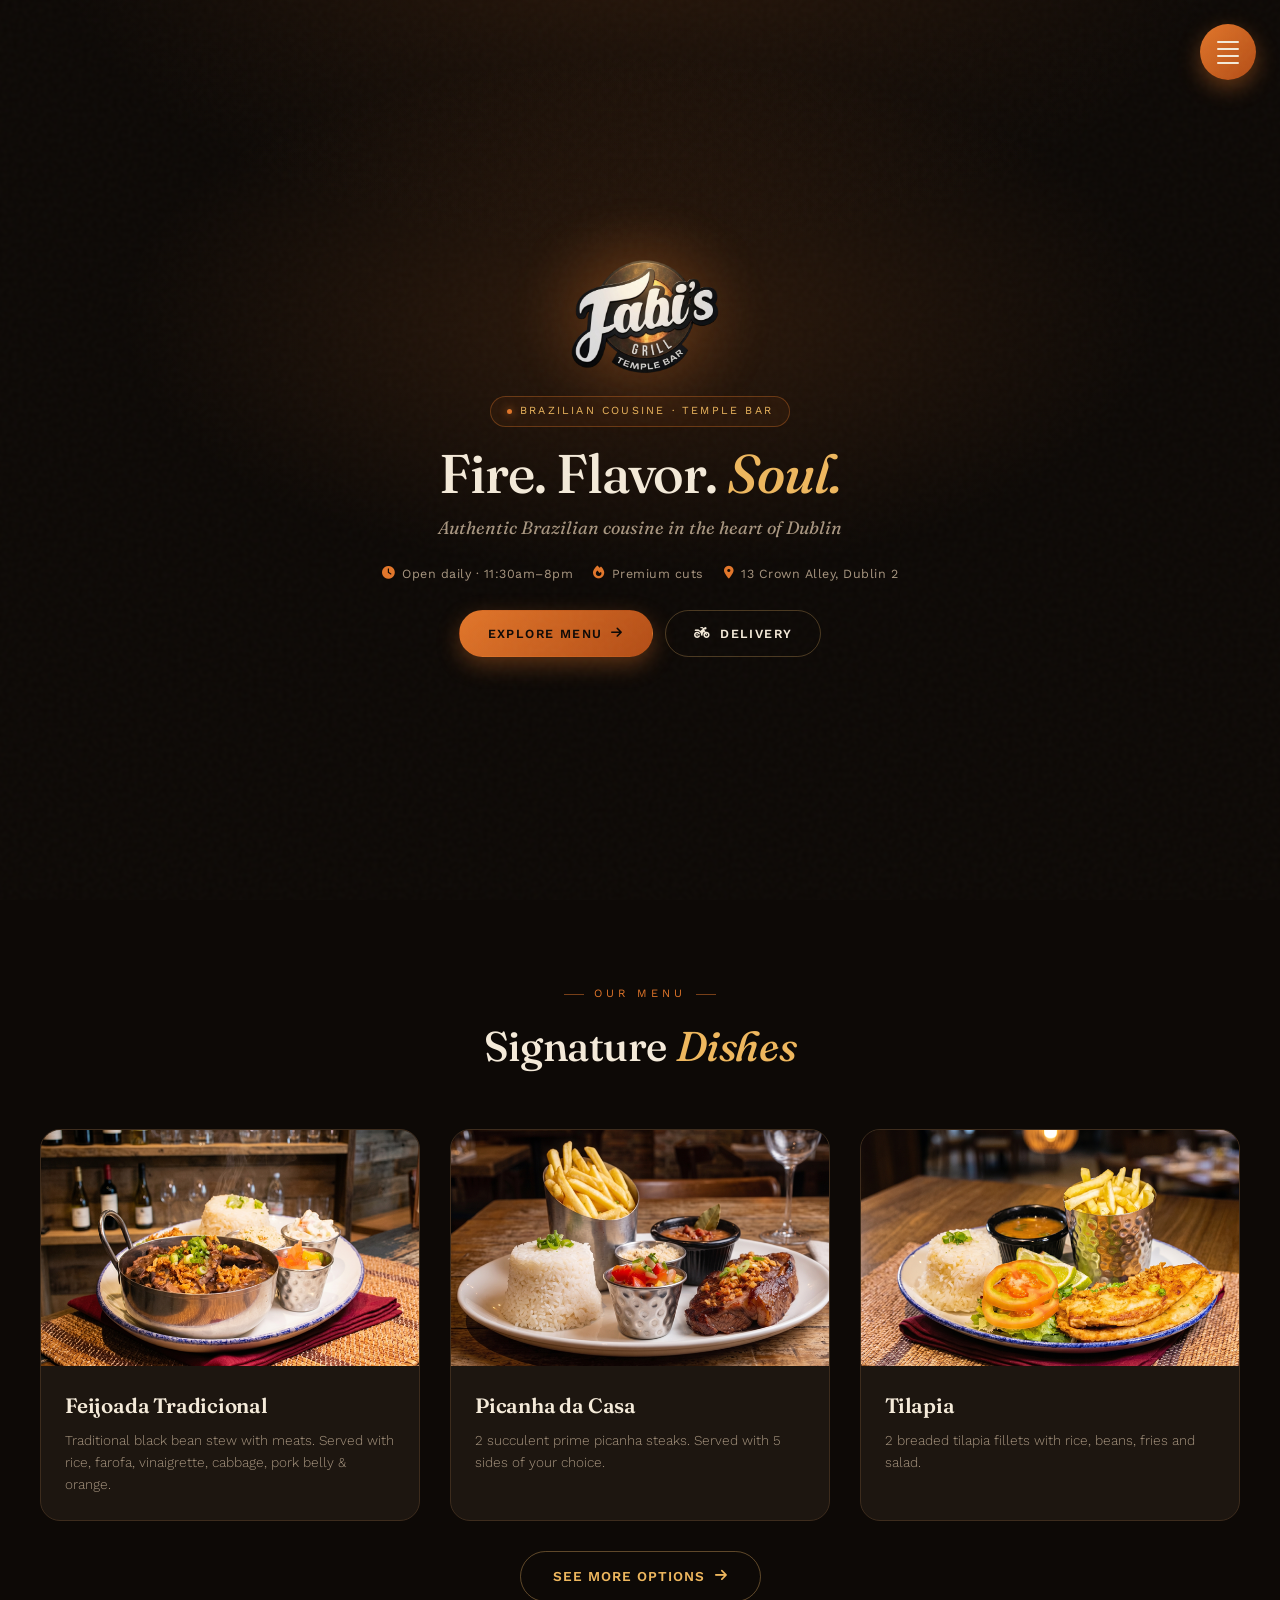
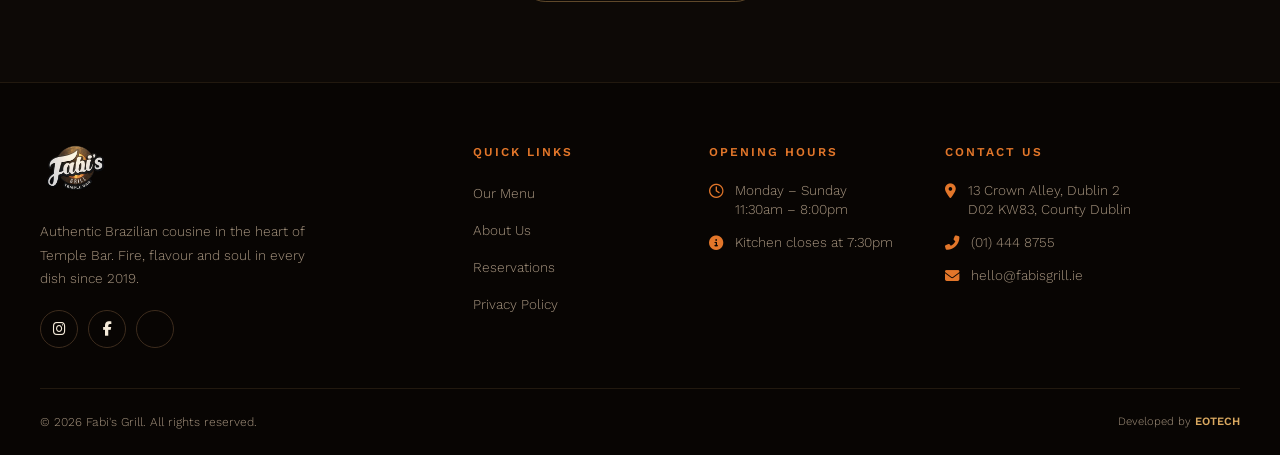
==== menu.html @ 0fafabe7 "Create menu.html" ====
<!DOCTYPE html>
<html lang="en">
<head>
<meta charset="UTF-8">
<meta name="viewport" content="width=device-width, initial-scale=1.0, viewport-fit=cover">
<title>Fabi's Grill · Brazilian Cousine &amp; Grill · Temple Bar, Dublin</title>
<meta name="description" content="Fabi's Grill — Authentic Brazilian cousine in the heart of Temple Bar, Dublin.">

<link rel="icon" href="data:image/svg+xml,<svg xmlns='http://www.w3.org/2000/svg' viewBox='0 0 100 100'><text y='.9em' font-size='90'>🔥</text></svg>">
<link rel="preconnect" href="https://fonts.googleapis.com">
<link rel="preconnect" href="https://fonts.gstatic.com" crossorigin>
<link href="https://fonts.googleapis.com/css2?family=Fraunces:ital,opsz,wght@0,9..144,400;0,9..144,500;0,9..144,600;0,9..144,700;1,9..144,500;1,9..144,600&family=Work+Sans:wght@300;400;500;600;700&display=swap" rel="stylesheet">
<link rel="stylesheet" href="https://cdnjs.cloudflare.com/ajax/libs/font-awesome/6.4.0/css/all.min.css">

<style>
/* [MANTENHA TODO O CSS ORIGINAL AQUI] */
:root {
    --char: #0d0906; --char-2: #14100b; --panel: #1d1610; --panel-2: #261c14;
    --line: #3d2c1d; --line-soft: rgba(217,168,96,0.12); --ember: #e2762a;
    --ember-deep: #b34d16; --gold: #d9a860; --gold-bright: #eeb75e;
    --cream: #f4ead9; --muted: #a89680;
    --font-display: 'Fraunces', Georgia, serif; --font-body: 'Work Sans', -apple-system, sans-serif;
    --ease: cubic-bezier(0.16, 1, 0.3, 1); --transition: all 0.4s var(--ease);
}
* { margin: 0; padding: 0; box-sizing: border-box; -webkit-tap-highlight-color: transparent; }
html { scroll-behavior: smooth; }
body {
    background: var(--char);
    background-image: radial-gradient(ellipse 1000px 600px at 50% -5%, rgba(226,118,42,0.14), transparent 60%), radial-gradient(ellipse 800px 500px at 90% 100%, rgba(217,168,96,0.06), transparent 60%);
    font-family: var(--font-body); color: var(--cream); overflow-x: hidden; line-height: 1.55;
    -webkit-font-smoothing: antialiased; touch-action: pan-x pan-y; display: flex; flex-direction: column; min-height: 100vh;
}
body::before {
    content: ''; position: fixed; inset: 0; pointer-events: none; opacity: 0.03; z-index: 9999;
    background-image: url("data:image/svg+xml,%3Csvg viewBox='0 0 200 200' xmlns='http://www.w3.org/2000/svg'%3E%3Cfilter id='n'%3E%3CfeTurbulence type='fractalNoise' baseFrequency='0.9'/%3E%3C/filter%3E%3Crect width='100%25' height='100%25' filter='url(%23n)'/%3E%3C/svg%3E");
}
h1, h2, h3, h4 { font-family: var(--font-display); font-weight: 500; letter-spacing: -0.01em; }
::selection { background: var(--ember); color: var(--char); }
::-webkit-scrollbar { width: 10px; height: 4px; }
::-webkit-scrollbar-track { background: var(--char-2); }
::-webkit-scrollbar-thumb { background: var(--line); border-radius: 10px; }
::-webkit-scrollbar-thumb:hover { background: var(--ember); }

/* BOTÃO MENU */
.menu-toggle-btn {
    position: fixed; top: 24px; right: 24px; width: 56px; height: 56px;
    background: linear-gradient(135deg, var(--ember), var(--ember-deep));
    border-radius: 50%; border: none; cursor: pointer; z-index: 1000;
    display: flex; flex-direction: column; align-items: center; justify-content: center;
    gap: 5px; box-shadow: 0 8px 22px rgba(226,118,42,0.4); transition: transform 0.3s var(--ease), box-shadow 0.3s;
}
.menu-toggle-btn:hover { transform: translateY(-3px); box-shadow: 0 14px 32px rgba(226,118,42,0.6); filter: brightness(1.08); }
.menu-toggle-btn span { display: block; width: 22px; height: 2px; background-color: var(--cream); border-radius: 2px; }

/* SIDEBAR, HERO E EFEITOS */
.sidebar-overlay { position: fixed; inset: 0; background: rgba(0, 0, 0, 0.6); backdrop-filter: blur(4px); z-index: 1001; opacity: 0; visibility: hidden; transition: var(--transition); }
.sidebar-overlay.active { opacity: 1; visibility: visible; }
.sidebar-menu { position: fixed; top: 0; right: -100%; width: 100%; max-width: 400px; height: 100dvh; background: var(--char); z-index: 1002; display: flex; flex-direction: column; transition: right 0.4s var(--ease); border-left: 1px solid var(--line); box-shadow: -10px 0 30px rgba(0,0,0,0.5); }
.sidebar-menu.active { right: 0; }
.sidebar-header { display: flex; justify-content: space-between; align-items: center; padding: 30px; border-bottom: 1px solid var(--line-soft); }
.sidebar-header img { max-height: 40px; width: auto; display: block; }
.close-sidebar { background: transparent; border: none; color: var(--muted); font-size: 1.5rem; cursor: pointer; transition: color 0.3s; }
.close-sidebar:hover { color: var(--cream); }
.sidebar-links { list-style: none; padding: 20px 0; flex: 1; overflow-y: auto; }
.sidebar-links li { padding: 0 30px; }
.sidebar-links a { display: flex; align-items: center; gap: 15px; padding: 18px 0; text-decoration: none; color: var(--cream); font-family: var(--font-display); font-size: 1.4rem; font-weight: 500; border-bottom: 1px solid rgba(61, 44, 29, 0.4); transition: var(--transition); }
.sidebar-links a:hover { color: var(--gold-bright); padding-left: 10px; }
.sidebar-links a i { color: var(--ember); font-size: 1rem; width: 24px; text-align: center; }
.sidebar-footer { padding: 30px; border-top: 1px solid var(--line-soft); background: var(--char-2); }
.sidebar-footer p { color: var(--muted); font-size: 0.8rem; margin-bottom: 15px; line-height: 1.5; }
.sidebar-socials { display: flex; gap: 15px; }
.sidebar-socials a { color: var(--cream); font-size: 1.1rem; transition: color 0.3s; }
.sidebar-socials a:hover { color: var(--ember); }

.hero { position: relative; display: flex; align-items: center; justify-content: center; text-align: center; padding: 50px 30px 40px; flex: 1; min-height: 100vh; overflow: hidden; }
.hero::before { content: ''; position: absolute; inset: 0; background: radial-gradient(ellipse 800px 400px at 50% 35%, rgba(226,118,42,0.15), transparent 65%), linear-gradient(180deg, transparent 0%, var(--char) 100%); z-index: 1; }
.hero-embers { position: absolute; inset: 0; z-index: 0; overflow: hidden; pointer-events: none; }
.hero-embers span { position: absolute; bottom: -20px; border-radius: 50%; background: radial-gradient(circle at 30% 30%, #fff, var(--gold-bright) 40%, var(--ember) 80%); box-shadow: 0 0 6px #fff, 0 0 12px var(--gold-bright), 0 0 24px var(--ember), 0 0 50px rgba(226,118,42,0.4); animation: riseFire linear infinite; opacity: 0; }
@keyframes riseFire { 0% { transform: translateY(0) translateX(0) scale(0.3); opacity: 0; } 15% { opacity: 1; transform: translateY(-20vh) translateX(15px) scale(1); } 50% { transform: translateY(-55vh) translateX(-20px) scale(0.8); opacity: 0.9; } 80% { transform: translateY(-85vh) translateX(10px) scale(0.5); opacity: 0.5; } 100% { transform: translateY(-110vh) translateX(-5px) scale(0); opacity: 0; } }
.hero-embers span:nth-child(1) { left: 10%; width: 2px; height: 2px; animation-duration: 3.5s; animation-delay: 0s; } .hero-embers span:nth-child(2) { left: 25%; width: 2px; height: 2px; animation-duration: 4.2s; animation-delay: 1s; } .hero-embers span:nth-child(3) { left: 40%; width: 3px; height: 3px; animation-duration: 3.8s; animation-delay: 2.5s; } .hero-embers span:nth-child(4) { left: 55%; width: 2px; height: 2px; animation-duration: 4.5s; animation-delay: 0.5s; } .hero-embers span:nth-child(5) { left: 70%; width: 2px; height: 2px; animation-duration: 3.2s; animation-delay: 3s; } .hero-embers span:nth-child(6) { left: 85%; width: 3px; height: 3px; animation-duration: 4.8s; animation-delay: 1.5s; } .hero-embers span:nth-child(7) { left: 15%; width: 2px; height: 2px; animation-duration: 5s; animation-delay: 4s; } .hero-embers span:nth-child(8) { left: 65%; width: 2px; height: 2px; animation-duration: 3.5s; animation-delay: 2s; } .hero-embers span:nth-child(9) { left: 35%; width: 3px; height: 3px; animation-duration: 4.2s; animation-delay: 0.8s; } .hero-embers span:nth-child(10) { left: 90%; width: 2px; height: 2px; animation-duration: 3.8s; animation-delay: 3.5s; } .hero-embers span:nth-child(11) { left: 5%; width: 4px; height: 4px; animation-duration: 5.5s; animation-delay: 1.2s; } .hero-embers span:nth-child(12) { left: 20%; width: 5px; height: 5px; animation-duration: 6.5s; animation-delay: 4.5s; } .hero-embers span:nth-child(13) { left: 45%; width: 4px; height: 4px; animation-duration: 5.8s; animation-delay: 2.8s; } .hero-embers span:nth-child(14) { left: 60%; width: 5px; height: 5px; animation-duration: 6s; animation-delay: 0.2s; } .hero-embers span:nth-child(15) { left: 75%; width: 4px; height: 4px; animation-duration: 5.2s; animation-delay: 3.2s; } .hero-embers span:nth-child(16) { left: 95%; width: 5px; height: 5px; animation-duration: 6.8s; animation-delay: 1.8s; } .hero-embers span:nth-child(17) { left: 50%; width: 4px; height: 4px; animation-duration: 5.5s; animation-delay: 5s; } .hero-embers span:nth-child(18) { left: 30%; width: 5px; height: 5px; animation-duration: 6.2s; animation-delay: 2.2s; } .hero-embers span:nth-child(19) { left: 12%; width: 7px; height: 7px; animation-duration: 8s; animation-delay: 0.4s; } .hero-embers span:nth-child(20) { left: 82%; width: 8px; height: 8px; animation-duration: 9s; animation-delay: 2.5s; } .hero-embers span:nth-child(21) { left: 48%; width: 6px; height: 6px; animation-duration: 7.5s; animation-delay: 4.8s; } .hero-embers span:nth-child(22) { left: 72%; width: 7px; height: 7px; animation-duration: 8.5s; animation-delay: 1.5s; }

.hero-content { position: relative; z-index: 3; max-width: 850px; }
.hero-logo-wrap { position: relative; width: 170px; max-width: 55%; margin: 0 auto 16px; }
.hero-logo-wrap::before { content: ""; position: absolute; inset: -25%; background: radial-gradient(circle, rgba(226,118,42,0.45) 0%, rgba(226,118,42,0.12) 42%, transparent 72%); filter: blur(14px); border-radius: 50%; animation: embers-glow 5s ease-in-out infinite; z-index: 0; }
@keyframes embers-glow { 0%, 100% { opacity: 0.5; transform: scale(0.95); } 50% { opacity: 0.9; transform: scale(1.06); } }
.hero-logo { position: relative; z-index: 1; width: 100%; height: auto; border-radius: 16px; display: block; animation: logo-breathe 5s ease-in-out infinite; }
@keyframes logo-breathe { 0%, 100% { filter: drop-shadow(0 0 10px rgba(226,118,42,0.3)); } 50% { filter: drop-shadow(0 0 22px rgba(226,118,42,0.6)); } }
.hero-badge { display: inline-flex; align-items: center; gap: 8px; padding: 6px 16px; border: 1px solid rgba(226,118,42,0.35); border-radius: 40px; font-size: 0.68rem; letter-spacing: 2.2px; text-transform: uppercase; color: var(--gold-bright); margin-bottom: 18px; background: rgba(226,118,42,0.06); backdrop-filter: blur(10px); animation: fadeInDown 0.9s var(--ease) both; }
.hero-badge .dot { width: 5px; height: 5px; border-radius: 50%; background: var(--ember); animation: pulse 2s infinite; box-shadow: 0 0 8px var(--ember); }
@keyframes pulse { 0%, 100% { opacity: 1; transform: scale(1); } 50% { opacity: 0.5; transform: scale(1.4); } }
.hero h1 { font-size: clamp(2rem, 5vw, 3.4rem); font-weight: 500; line-height: 1.05; margin-bottom: 12px; letter-spacing: -0.02em; animation: fadeInUp 1.1s var(--ease) 0.2s both; }
.hero h1 em { color: var(--gold-bright); font-style: italic; font-weight: 500; }
.hero-sub { font-family: var(--font-display); font-style: italic; font-size: clamp(1rem, 1.4vw, 1.15rem); color: var(--muted); margin-bottom: 22px; font-weight: 400; animation: fadeInUp 1.1s var(--ease) 0.35s both; }
.hero-meta { display: flex; gap: 20px; justify-content: center; flex-wrap: wrap; margin-bottom: 26px; animation: fadeInUp 1.1s var(--ease) 0.5s both; }
.hero-meta-item { display: inline-flex; align-items: center; gap: 7px; font-size: 0.78rem; color: var(--muted); letter-spacing: 0.5px; }
.hero-meta-item i { color: var(--ember); font-size: 0.8rem; }
.hero-actions { display: flex; gap: 12px; justify-content: center; flex-wrap: wrap; animation: fadeInUp 1.1s var(--ease) 0.65s both; }
.btn-primary, .btn-ghost { padding: 13px 28px; border-radius: 40px; font-size: 0.78rem; font-weight: 600; letter-spacing: 1.4px; text-transform: uppercase; text-decoration: none; cursor: pointer; transition: var(--transition); border: 1px solid transparent; display: inline-flex; align-items: center; gap: 9px; font-family: var(--font-body); }
.btn-primary { background: linear-gradient(135deg, var(--ember), var(--ember-deep)); color: var(--char); box-shadow: 0 8px 22px rgba(226,118,42,0.35); }
.btn-primary:hover { transform: translateY(-3px); box-shadow: 0 14px 32px rgba(226,118,42,0.5); filter: brightness(1.08); }
.btn-ghost { background: transparent; color: var(--cream); border-color: rgba(217,168,96,0.3); }
.btn-ghost:hover { border-color: var(--ember); color: var(--gold-bright); transform: translateY(-3px); }
@keyframes fadeInUp { from { opacity: 0; transform: translateY(30px); } to { opacity: 1; transform: translateY(0); } }
@keyframes fadeInDown { from { opacity: 0; transform: translateY(-20px); } to { opacity: 1; transform: translateY(0); } }

/* MENU */
.menu-section-wrapper { max-width: 1300px; margin: 0 auto; padding: 80px 40px; width: 100%; }
.menu-section-title { text-align: center; margin-bottom: 50px; }
.menu-section-title .eyebrow { display: inline-block; color: var(--ember); font-size: 0.7rem; letter-spacing: 4px; text-transform: uppercase; margin-bottom: 12px; position: relative; padding: 0 30px; }
.menu-section-title .eyebrow::before, .menu-section-title .eyebrow::after { content: ''; position: absolute; top: 50%; width: 20px; height: 1px; background: var(--ember); opacity: 0.5; }
.menu-section-title .eyebrow::before { left: 0; } .menu-section-title .eyebrow::after { right: 0; }
.menu-section-title h2 { font-size: clamp(1.8rem, 3.5vw, 2.6rem); font-weight: 500; margin-bottom: 12px; }
.menu-section-title h2 em { color: var(--gold-bright); font-style: italic; }
.dishes-grid { display: grid; grid-template-columns: repeat(auto-fit, minmax(320px, 1fr)); gap: 30px; margin-bottom: 30px; }
.dish-card { background: var(--panel); border-radius: 20px; overflow: hidden; border: 1px solid var(--line); transition: var(--transition); display: flex; flex-direction: column; }
.dish-card:hover { transform: translateY(-6px); border-color: rgba(226,118,42,0.35); box-shadow: 0 20px 40px rgba(0,0,0,0.5); background: var(--panel-2); }
.dish-image-container { position: relative; aspect-ratio: 16 / 10; overflow: hidden; background: var(--panel-2); }
.dish-image-container img { width: 100%; height: 100%; object-fit: cover; transition: transform 0.7s var(--ease); cursor: pointer; }
.dish-card:hover .dish-image-container img { transform: scale(1.06); }
.dish-info { padding: 24px; display: flex; flex-direction: column; flex: 1; }
.dish-name { font-family: var(--font-display); font-size: 1.3rem; font-weight: 600; color: var(--cream); margin-bottom: 8px; }
.dish-desc { font-size: 0.85rem; color: var(--muted); line-height: 1.6; flex: 1; font-weight: 300; }

/* BOTÃO VER MAIS (Agora é um link estilizado) */
.see-more-container { text-align: center; margin-top: 20px; }
.btn-see-more {
    background: transparent; color: var(--gold-bright); border: 1px solid rgba(217,168,96,0.4);
    padding: 14px 32px; border-radius: 40px; font-size: 0.85rem; font-weight: 600;
    letter-spacing: 1px; text-transform: uppercase; cursor: pointer; transition: var(--transition);
    display: inline-flex; align-items: center; gap: 10px; font-family: var(--font-body); text-decoration: none;
}
.btn-see-more:hover { background: rgba(226,118,42,0.1); border-color: var(--ember); color: var(--cream); }

/* LIGHTBOX */
.lightbox { display: none; position: fixed; inset: 0; background: rgba(0,0,0,0.96); backdrop-filter: blur(8px); z-index: 2000; justify-content: center; align-items: center; flex-direction: column; padding: 20px; }
.lightbox.active { display: flex; animation: fadeIn 0.3s ease; }
.lightbox-img { max-width: 90%; max-height: 80vh; object-fit: contain; border-radius: 16px; box-shadow: 0 30px 80px rgba(0,0,0,0.7); }
.close-lightbox { position: absolute; top: 22px; right: 22px; width: 44px; height: 44px; font-size: 1.2rem; color: var(--cream); cursor: pointer; background: rgba(226,118,42,0.15); border: 1px solid var(--ember); border-radius: 50%; display: flex; align-items: center; justify-content: center; transition: var(--transition); }
.close-lightbox:hover { background: var(--ember); color: var(--char); transform: rotate(90deg); }

/* FOOTER */
footer { background: #080503; padding: 60px 40px 24px; border-top: 1px solid var(--line-soft); position: relative; z-index: 10; }
.footer-grid { max-width: 1300px; margin: 0 auto; display: grid; grid-template-columns: 2fr 1fr 1fr 1.5fr; gap: 40px; margin-bottom: 40px; }
.footer-col h4 { font-family: var(--font-body); font-size: 0.75rem; letter-spacing: 2px; text-transform: uppercase; color: var(--ember); margin-bottom: 20px; font-weight: 600; }
.footer-brand .logo { display: inline-block; margin-bottom: 20px; text-decoration: none; }
.footer-brand .logo img { max-height: 50px; width: auto; display: block; }
.footer-brand p { color: var(--muted); font-size: 0.85rem; font-weight: 300; line-height: 1.7; margin-bottom: 20px; max-width: 280px; }
.social-links { display: flex; gap: 10px; }
.social-links a { width: 38px; height: 38px; border-radius: 50%; border: 1px solid var(--line); display: flex; align-items: center; justify-content: center; color: var(--cream); text-decoration: none; font-size: 0.9rem; transition: var(--transition); }
.social-links a:hover { background: var(--ember); border-color: var(--ember); color: var(--char); transform: translateY(-3px); }
.footer-links { list-style: none; } .footer-links li { margin-bottom: 12px; }
.footer-links a { color: var(--muted); text-decoration: none; font-size: 0.85rem; font-weight: 300; transition: var(--transition); }
.footer-links a:hover { color: var(--gold-bright); padding-left: 4px; }
.footer-contact { list-style: none; } .footer-contact li { display: flex; gap: 12px; margin-bottom: 14px; color: var(--muted); font-size: 0.85rem; font-weight: 300; line-height: 1.4; }
.footer-contact i { color: var(--ember); font-size: 0.9rem; margin-top: 3px; flex-shrink: 0; }
.footer-bottom { max-width: 1300px; margin: 0 auto; padding-top: 24px; border-top: 1px solid var(--line-soft); display: flex; justify-content: space-between; align-items: center; flex-wrap: wrap; gap: 16px; font-size: 0.75rem; color: var(--muted); font-weight: 300; }
.developer-credit { display: flex; align-items: center; gap: 8px; font-size: 0.7rem; color: var(--muted); }
.developer-credit strong { color: var(--gold); font-weight: 600; }

/* MODAIS */
.delivery-modal { display: none; position: fixed; inset: 0; background: rgba(0,0,0,0.85); backdrop-filter: blur(8px); z-index: 2000; align-items: center; justify-content: center; padding: 20px; opacity: 0; transition: opacity 0.3s ease; }
.delivery-modal.active { display: flex; opacity: 1; }
.delivery-box { background: linear-gradient(180deg, var(--panel) 0%, var(--char-2) 100%); border-radius: 24px; padding: 40px 32px; max-width: 420px; width: 100%; border: 1px solid var(--line); box-shadow: 0 30px 80px rgba(0,0,0,0.8); text-align: center; transform: translateY(20px); transition: transform 0.4s var(--ease); }
.delivery-modal.active .delivery-box { transform: translateY(0); }
.delivery-box h2 { font-family: var(--font-display); font-size: 1.8rem; color: var(--cream); margin-bottom: 8px; }
.delivery-box p { color: var(--muted); font-size: 0.9rem; margin-bottom: 28px; font-weight: 300; }
.delivery-options { display: flex; flex-direction: column; gap: 12px; margin-bottom: 24px; }
.delivery-option { display: flex; align-items: center; justify-content: center; gap: 12px; padding: 16px 22px; border-radius: 14px; text-decoration: none; font-weight: 700; font-size: 1rem; transition: var(--transition); border: 1px solid transparent; }
.delivery-option i { font-size: 1.2rem; }
.delivery-option.deliveroo { background: rgba(0, 204, 188, 0.1); color: #00CCBC; border-color: rgba(0, 204, 188, 0.3); }
.delivery-option.deliveroo:hover { background: #00CCBC; color: var(--char); transform: translateY(-3px); box-shadow: 0 10px 25px rgba(0, 204, 188, 0.4); }
.delivery-option.ubereats { background: rgba(6, 193, 103, 0.1); color: #06C167; border-color: rgba(6, 193, 103, 0.3); }
.delivery-option.ubereats:hover { background: #06C167; color: #fff; transform: translateY(-3px); box-shadow: 0 10px 25px rgba(6, 193, 103, 0.4); }
.close-delivery { background: transparent; border: none; color: var(--muted); font-size: 0.85rem; font-weight: 500; cursor: pointer; padding: 8px; transition: color 0.2s; }
.close-delivery:hover { color: var(--cream); }

@media (max-width: 992px) { .footer-grid { grid-template-columns: 1fr 1fr; } .dishes-grid { grid-template-columns: repeat(auto-fit, minmax(280px, 1fr)); } }
@media (max-width: 768px) {
    .menu-toggle-btn { top: 16px; right: 16px; width: 50px; height: 50px; } .menu-toggle-btn span { width: 20px; }
    .hero { padding: 40px 20px 30px; } .hero-logo-wrap { width: 140px; }
    .hero-actions { flex-direction: column; align-items: center; } .btn-primary, .btn-ghost { width: 100%; max-width: 280px; justify-content: center; }
    .hero-meta { gap: 12px; } .hero-meta-item { font-size: 0.72rem; }
    .menu-section-wrapper { padding: 50px 20px; } .dishes-grid { grid-template-columns: 1fr; }
    .footer-grid { grid-template-columns: 1fr; text-align: center; gap: 36px; } .footer-brand p { margin: 0 auto 20px; }
    .social-links { justify-content: center; } .footer-contact li { justify-content: center; text-align: left; }
    .footer-bottom { flex-direction: column; text-align: center; } .delivery-box { padding: 32px 24px; }
}
@media (prefers-reduced-motion: reduce) { *, *::before, *::after { animation-duration: 0.001ms !important; animation-iteration-count: 1 !important; transition-duration: 0.001ms !important; } .hero-embers { display: none; } }
:focus-visible { outline: 2px solid var(--ember); outline-offset: 3px; border-radius: 4px; }
</style>
</head>
<body>

<!-- BOTÃO FLUTUANTE -->
<button class="menu-toggle-btn" id="openMenu" aria-label="Open menu">
    <span></span><span></span><span></span><span></span>
</button>

<!-- SIDEBAR MENU LATERAL -->
<div class="sidebar-overlay" id="sidebarOverlay"></div>
<nav class="sidebar-menu" id="sidebarMenu">
    <div class="sidebar-header">
        <a href="index.html" style="text-decoration: none;"><img src="logo-fabis.png" alt="Fabi's Grill"></a>
        <button class="close-sidebar" id="closeMenu" aria-label="Close menu">&times;</button>
    </div>
    <ul class="sidebar-links">
        <li><a href="#" onclick="openBookingModal(); closeSidebar();"><i class="far fa-calendar-alt"></i> Book a Table</a></li>
        <li><a href="#" onclick="openDeliveryModal(); closeSidebar();"><i class="fas fa-motorcycle"></i> Order Delivery</a></li>
        <li><a href="menu.html"><i class="fas fa-utensils"></i> Our Menu</a></li>
        <li><a href="#"><i class="fas fa-info-circle"></i> About Us</a></li>
        <li><a href="#contact" onclick="closeSidebar();"><i class="fas fa-map-marker-alt"></i> Find Us</a></li>
    </ul>
    <div class="sidebar-footer">
        <p><i class="fas fa-phone-alt"></i> (01) 444 8755<br><i class="fas fa-map-marker-alt"></i> 13 Crown Alley, Dublin 2</p>
        <div class="sidebar-socials">
            <a href="https://www.instagram.com/fabisgrilltemplebar" target="_blank" rel="noopener noreferrer"><i class="fab fa-instagram"></i></a>
            <a href="https://www.facebook.com/search/top?q=fabisgrill%20temple%20bar" target="_blank" rel="noopener noreferrer"><i class="fab fa-facebook-f"></i></a>
            <a href="#"><i class="fab fa-tripadvisor"></i></a>
        </div>
    </div>
</nav>

<!-- HERO -->
<section class="hero">
    <div class="hero-embers" aria-hidden="true">
        <span></span><span></span><span></span><span></span><span></span><span></span><span></span><span></span><span></span><span></span><span></span><span></span><span></span><span></span><span></span><span></span><span></span><span></span><span></span><span></span><span></span><span></span>
    </div>
    <div class="hero-content">
        <div class="hero-logo-wrap"><img class="hero-logo" src="logo-fabis.png" alt="Fabi's Grill logo" width="340" height="340" fetchpriority="high"></div>
        <div class="hero-badge"><span class="dot"></span> Brazilian Cousine · Temple Bar</div>
        <h1>Fire. Flavor. <em>Soul.</em></h1>
        <p class="hero-sub">Authentic Brazilian cousine in the heart of Dublin</p>
        <div class="hero-meta">
            <span class="hero-meta-item"><i class="fas fa-clock"></i> Open daily · 11:30am–8pm</span>
            <span class="hero-meta-item"><i class="fas fa-fire"></i> Premium cuts</span>
            <span class="hero-meta-item"><i class="fas fa-map-marker-alt"></i> 13 Crown Alley, Dublin 2</span>
        </div>
        <div class="hero-actions">
            <a href="#menu" class="btn-primary">Explore Menu <i class="fas fa-arrow-right"></i></a>
            <button class="btn-ghost" onclick="openDeliveryModal()"><i class="fas fa-motorcycle"></i> Delivery</button>
        </div>
    </div>
</section>

<!-- ============ SEÇÃO EXPLORAR MENU (3 PRATOS) ============ -->
<section class="menu-section-wrapper" id="menu">
    <div class="menu-section-title">
        <span class="eyebrow">Our Menu</span>
        <h2>Signature <em>Dishes</em></h2>
    </div>

    <div class="dishes-grid">
        <div class="dish-card">
            <div class="dish-image-container"><img src="main-feijoada.jpg" alt="Feijoada Tradicional" onclick="openLightbox(this.src)" onerror="this.src='logo-fabis.png'"></div>
            <div class="dish-info"><h3 class="dish-name">Feijoada Tradicional</h3><p class="dish-desc">Traditional black bean stew with meats. Served with rice, farofa, vinaigrette, cabbage, pork belly & orange.</p></div>
        </div>
        <div class="dish-card">
            <div class="dish-image-container"><img src="main-picanha-casa.jpg" alt="Picanha da Casa" onclick="openLightbox(this.src)" onerror="this.src='logo-fabis.png'"></div>
            <div class="dish-info"><h3 class="dish-name">Picanha da Casa</h3><p class="dish-desc">2 succulent prime picanha steaks. Served with 5 sides of your choice.</p></div>
        </div>
        <div class="dish-card">
            <div class="dish-image-container"><img src="main-tilapia.jpg" alt="Tilapia" onclick="openLightbox(this.src)" onerror="this.src='logo-fabis.png'"></div>
            <div class="dish-info"><h3 class="dish-name">Tilapia</h3><p class="dish-desc">2 breaded tilapia fillets with rice, beans, fries and salad.</p></div>
        </div>
    </div>

    <!-- BOTÃO QUE LEVA PARA A OUTRA PÁGINA -->
    <div class="see-more-container">
        <a href="menu.html" class="btn-see-more">
            See more options <i class="fas fa-arrow-right"></i>
        </a>
    </div>
</section>

<!-- LIGHTBOX -->
<div id="lightbox" class="lightbox" onclick="closeLightbox()">
    <button class="close-lightbox" onclick="closeLightbox()" aria-label="Close">✕</button>
    <img id="lightbox-img" class="lightbox-img" src="" alt="" onclick="event.stopPropagation()">
</div>

<!-- RODAPÉ PROFISSIONAL -->
<footer id="contact">
    <div class="footer-grid">
        <div class="footer-brand">
            <a href="index.html" class="logo"><img src="logo-fabis.png" alt="Fabi's Grill"></a>
            <p>Authentic Brazilian cousine in the heart of Temple Bar. Fire, flavour and soul in every dish since 2019.</p>
            <div class="social-links">
                <a href="https://www.instagram.com/fabisgrilltemplebar" target="_blank" rel="noopener noreferrer"><i class="fab fa-instagram"></i></a>
                <a href="https://www.facebook.com/search/top?q=fabisgrill%20temple%20bar" target="_blank" rel="noopener noreferrer"><i class="fab fa-facebook-f"></i></a>
                <a href="#"><i class="fab fa-tripadvisor"></i></a>
            </div>
        </div>
        <div class="footer-col">
            <h4>Quick Links</h4>
            <ul class="footer-links">
                <li><a href="menu.html">Our Menu</a></li>
                <li><a href="#">About Us</a></li>
                <li><a href="#" onclick="openBookingModal(); return false;">Reservations</a></li>
                <li><a href="#">Privacy Policy</a></li>
            </ul>
        </div>
        <div class="footer-col">
            <h4>Opening Hours</h4>
            <ul class="footer-contact">
                <li><i class="far fa-clock"></i> Monday – Sunday<br>11:30am – 8:00pm</li>
                <li><i class="fas fa-info-circle"></i> Kitchen closes at 7:30pm</li>
            </ul>
        </div>
        <div class="footer-col">
            <h4>Contact Us</h4>
            <ul class="footer-contact">
                <li><i class="fas fa-map-marker-alt"></i> <span>13 Crown Alley, Dublin 2<br>D02 KW83, County Dublin</span></li>
                <li><i class="fas fa-phone-alt"></i> <a href="tel:+35314448755" style="color: inherit; text-decoration: none;">(01) 444 8755</a></li>
                <li><i class="fas fa-envelope"></i> hello@fabisgrill.ie</li>
            </ul>
        </div>
    </div>
    <div class="footer-bottom">
        <span>© 2026 Fabi's Grill. All rights reserved.</span>
        <div class="developer-credit"><span>Developed by <strong>EOTECH</strong></span></div>
    </div>
</footer>

<!-- MODAIS -->
<div id="deliveryModal" class="delivery-modal" onclick="closeDeliveryModalOnClick(event)">
    <div class="delivery-box" onclick="event.stopPropagation()">
        <h2>Order Delivery</h2><p>Choose your preferred delivery partner</p>
        <div class="delivery-options">
            <a href="https://deliveroo.ie/menu/Dublin/city-hall/fabis-grill-temple-bar" target="_blank" rel="noopener noreferrer" class="delivery-option deliveroo"><i class="fas fa-motorcycle"></i> Deliveroo</a>
            <a href="https://www.ubereats.com/ie" target="_blank" rel="noopener noreferrer" class="delivery-option ubereats"><i class="fas fa-motorcycle"></i> Uber Eats</a>
        </div>
        <button class="close-delivery" onclick="closeDeliveryModal()">Cancel</button>
    </div>
</div>

<div id="bookingModal" class="delivery-modal" onclick="closeBookingModalOnClick(event)">
    <div class="delivery-box" onclick="event.stopPropagation()">
        <h2>Book a Table</h2><p>Reservations will open shortly</p>
        <div class="delivery-options" style="gap: 15px;">
            <a href="tel:+35314448755" class="delivery-option deliveroo" style="background: rgba(217,168,96,0.1); color: var(--gold-bright); border-color: rgba(217,168,96,0.3);"><i class="fas fa-phone-alt"></i> Call Us</a>
            <a href="mailto:hello@fabisgrill.ie" class="delivery-option ubereats" style="background: rgba(217,168,96,0.1); color: var(--gold-bright); border-color: rgba(217,168,96,0.3);"><i class="fas fa-envelope"></i> Send Email</a>
        </div>
        <button class="close-delivery" onclick="closeBookingModal()">Cancel</button>
    </div>
</div>

<script>
    const sidebarMenu = document.getElementById('sidebarMenu');
    const sidebarOverlay = document.getElementById('sidebarOverlay');
    const openMenuBtn = document.getElementById('openMenu');
    const closeMenuBtn = document.getElementById('closeMenu');
    function openSidebar() { sidebarMenu.classList.add('active'); sidebarOverlay.classList.add('active'); document.body.style.overflow = 'hidden'; }
    function closeSidebar() { sidebarMenu.classList.remove('active'); sidebarOverlay.classList.remove('active'); document.body.style.overflow = ''; }
    openMenuBtn.addEventListener('click', openSidebar);
    closeMenuBtn.addEventListener('click', closeSidebar);
    sidebarOverlay.addEventListener('click', closeSidebar);

    const lightbox = document.getElementById('lightbox');
    const lightboxImg = document.getElementById('lightbox-img');
    function openLightbox(src) { lightboxImg.src = src; lightbox.classList.add('active'); document.body.style.overflow = 'hidden'; }
    function closeLightbox() { lightbox.classList.remove('active'); document.body.style.overflow = ''; }

    function openDeliveryModal() { document.getElementById('deliveryModal').classList.add('active'); document.body.style.overflow = 'hidden'; }
    function closeDeliveryModal() { document.getElementById('deliveryModal').classList.remove('active'); document.body.style.overflow = ''; }
    function closeDeliveryModalOnClick(event) { if (event.target === document.getElementById('deliveryModal')) closeDeliveryModal(); }

    function openBookingModal() { document.getElementById('bookingModal').classList.add('active'); document.body.style.overflow = 'hidden'; }
    function closeBookingModal() { document.getElementById('bookingModal').classList.remove('active'); document.body.style.overflow = ''; }
    function closeBookingModalOnClick(event) { if (event.target === document.getElementById('bookingModal')) closeBookingModal(); }

    document.addEventListener('keydown', function(e) { if (e.key === 'Escape') { closeDeliveryModal(); closeBookingModal(); closeSidebar(); closeLightbox(); } });
</script>
</body>
</html>
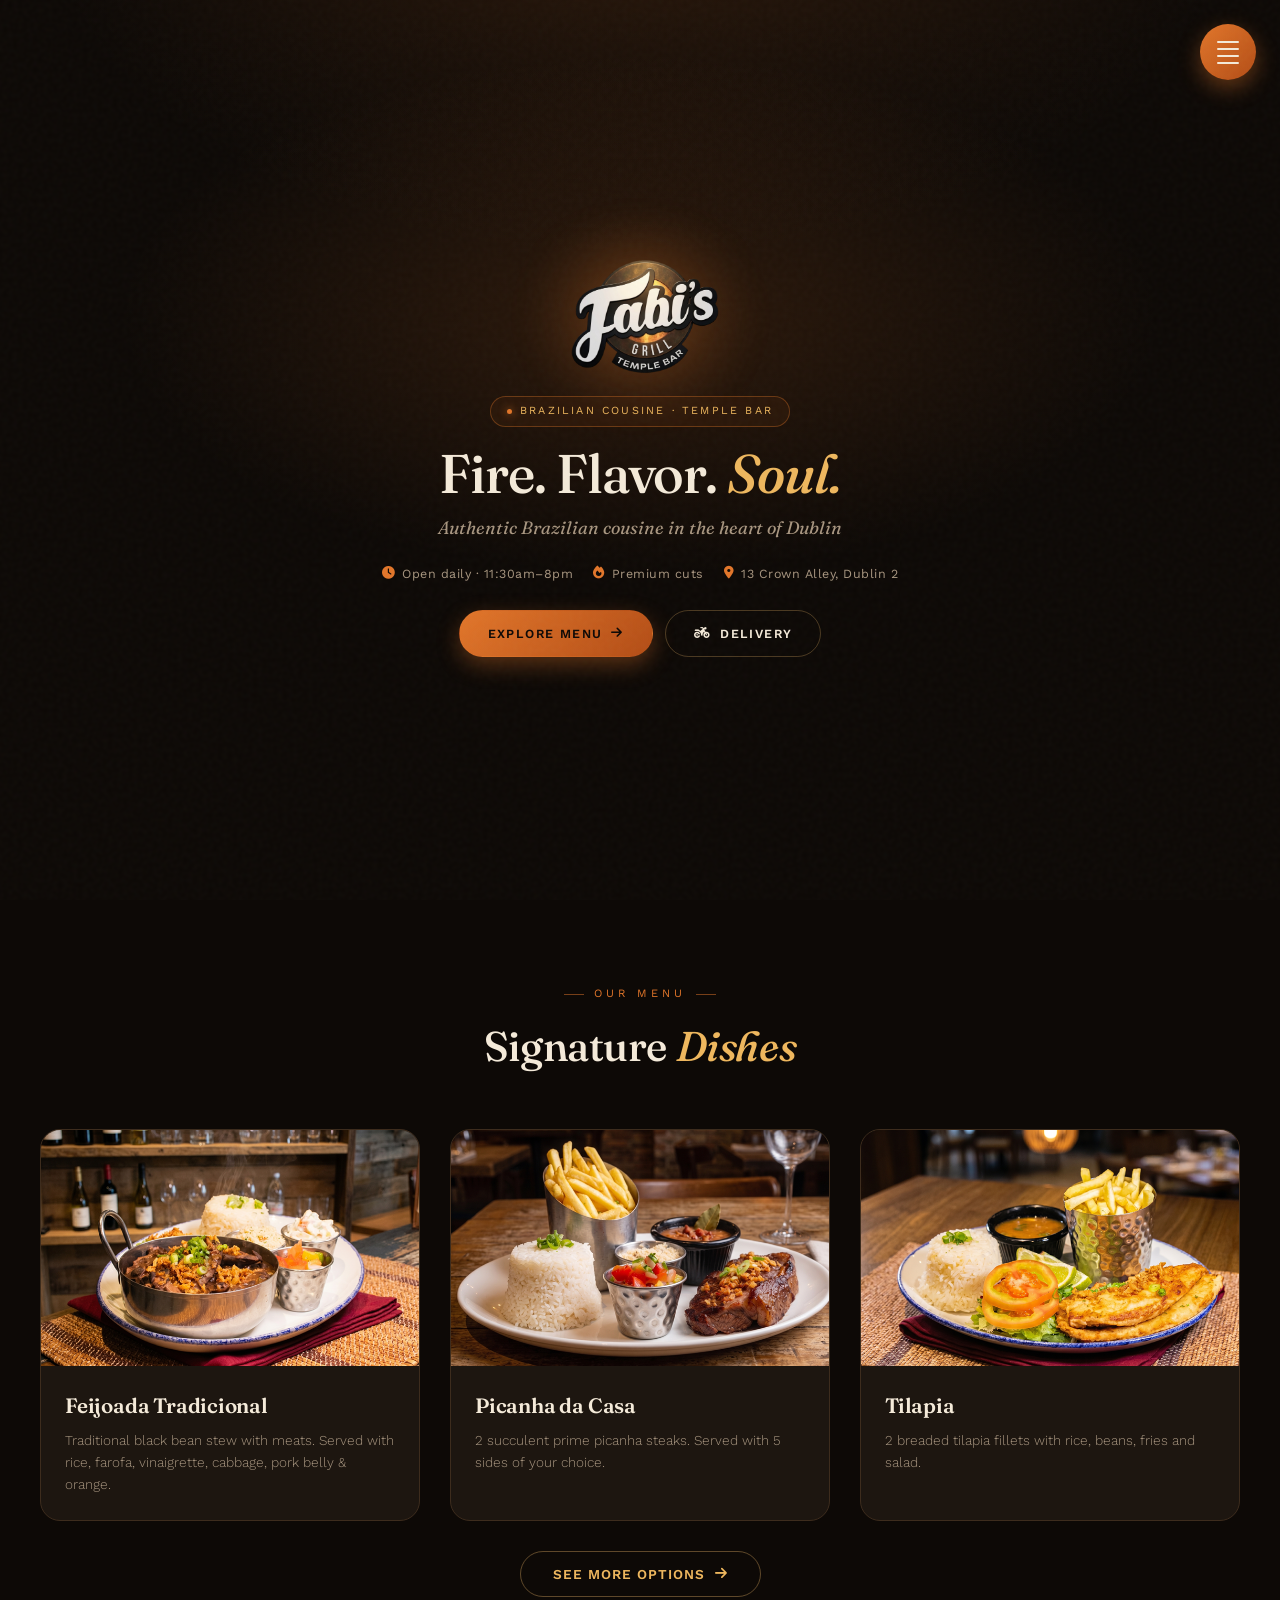
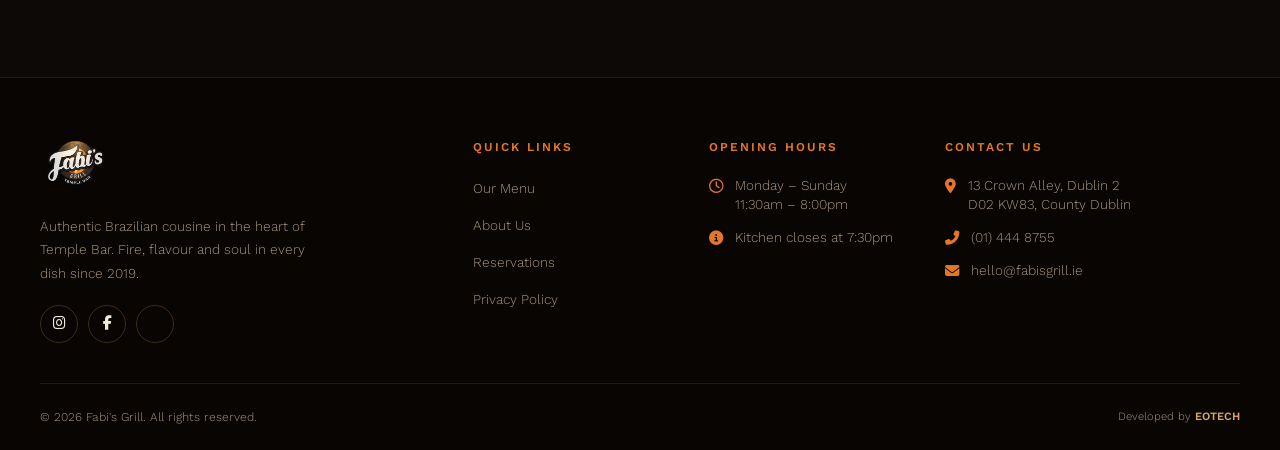
==== commit bbb5ba29: "Update menu.html" ====
--- a/menu.html
+++ b/menu.html
@@ -13,7 +13,6 @@
 <link rel="stylesheet" href="https://cdnjs.cloudflare.com/ajax/libs/font-awesome/6.4.0/css/all.min.css">
 
 <style>
-/* [MANTENHA TODO O CSS ORIGINAL AQUI] */
 :root {
     --char: #0d0906; --char-2: #14100b; --panel: #1d1610; --panel-2: #261c14;
     --line: #3d2c1d; --line-soft: rgba(217,168,96,0.12); --ember: #e2762a;
@@ -22,18 +21,22 @@
     --font-display: 'Fraunces', Georgia, serif; --font-body: 'Work Sans', -apple-system, sans-serif;
     --ease: cubic-bezier(0.16, 1, 0.3, 1); --transition: all 0.4s var(--ease);
 }
+
 * { margin: 0; padding: 0; box-sizing: border-box; -webkit-tap-highlight-color: transparent; }
 html { scroll-behavior: smooth; }
+
 body {
     background: var(--char);
     background-image: radial-gradient(ellipse 1000px 600px at 50% -5%, rgba(226,118,42,0.14), transparent 60%), radial-gradient(ellipse 800px 500px at 90% 100%, rgba(217,168,96,0.06), transparent 60%);
     font-family: var(--font-body); color: var(--cream); overflow-x: hidden; line-height: 1.55;
     -webkit-font-smoothing: antialiased; touch-action: pan-x pan-y; display: flex; flex-direction: column; min-height: 100vh;
 }
+
 body::before {
     content: ''; position: fixed; inset: 0; pointer-events: none; opacity: 0.03; z-index: 9999;
     background-image: url("data:image/svg+xml,%3Csvg viewBox='0 0 200 200' xmlns='http://www.w3.org/2000/svg'%3E%3Cfilter id='n'%3E%3CfeTurbulence type='fractalNoise' baseFrequency='0.9'/%3E%3C/filter%3E%3Crect width='100%25' height='100%25' filter='url(%23n)'/%3E%3C/svg%3E");
 }
+
 h1, h2, h3, h4 { font-family: var(--font-display); font-weight: 500; letter-spacing: -0.01em; }
 ::selection { background: var(--ember); color: var(--char); }
 ::-webkit-scrollbar { width: 10px; height: 4px; }
@@ -41,7 +44,22 @@
 ::-webkit-scrollbar-thumb { background: var(--line); border-radius: 10px; }
 ::-webkit-scrollbar-thumb:hover { background: var(--ember); }
 
-/* BOTÃO MENU */
+/* ============ CONTROLE DE TELAS ============ */
+#main-page { transition: opacity 0.4s ease, transform 0.4s ease; }
+#main-page.hidden { display: none; opacity: 0; transform: translateY(-20px); }
+
+#full-menu-page {
+    display: none;
+    opacity: 0;
+    transform: translateY(20px);
+    transition: opacity 0.4s ease, transform 0.4s ease;
+    flex-direction: column;
+    min-height: 100vh;
+    width: 100%;
+}
+#full-menu-page.active { display: flex; opacity: 1; transform: translateY(0); }
+
+/* ============ BOTÃO MENU FLUTUANTE ============ */
 .menu-toggle-btn {
     position: fixed; top: 24px; right: 24px; width: 56px; height: 56px;
     background: linear-gradient(135deg, var(--ember), var(--ember-deep));
@@ -52,7 +70,7 @@
 .menu-toggle-btn:hover { transform: translateY(-3px); box-shadow: 0 14px 32px rgba(226,118,42,0.6); filter: brightness(1.08); }
 .menu-toggle-btn span { display: block; width: 22px; height: 2px; background-color: var(--cream); border-radius: 2px; }
 
-/* SIDEBAR, HERO E EFEITOS */
+/* ============ SIDEBAR ============ */
 .sidebar-overlay { position: fixed; inset: 0; background: rgba(0, 0, 0, 0.6); backdrop-filter: blur(4px); z-index: 1001; opacity: 0; visibility: hidden; transition: var(--transition); }
 .sidebar-overlay.active { opacity: 1; visibility: visible; }
 .sidebar-menu { position: fixed; top: 0; right: -100%; width: 100%; max-width: 400px; height: 100dvh; background: var(--char); z-index: 1002; display: flex; flex-direction: column; transition: right 0.4s var(--ease); border-left: 1px solid var(--line); box-shadow: -10px 0 30px rgba(0,0,0,0.5); }
@@ -72,6 +90,7 @@
 .sidebar-socials a { color: var(--cream); font-size: 1.1rem; transition: color 0.3s; }
 .sidebar-socials a:hover { color: var(--ember); }
 
+/* ============ HERO ============ */
 .hero { position: relative; display: flex; align-items: center; justify-content: center; text-align: center; padding: 50px 30px 40px; flex: 1; min-height: 100vh; overflow: hidden; }
 .hero::before { content: ''; position: absolute; inset: 0; background: radial-gradient(ellipse 800px 400px at 50% 35%, rgba(226,118,42,0.15), transparent 65%), linear-gradient(180deg, transparent 0%, var(--char) 100%); z-index: 1; }
 .hero-embers { position: absolute; inset: 0; z-index: 0; overflow: hidden; pointer-events: none; }
@@ -103,7 +122,7 @@
 @keyframes fadeInUp { from { opacity: 0; transform: translateY(30px); } to { opacity: 1; transform: translateY(0); } }
 @keyframes fadeInDown { from { opacity: 0; transform: translateY(-20px); } to { opacity: 1; transform: translateY(0); } }
 
-/* MENU */
+/* ============ SEÇÃO DE PRATOS ============ */
 .menu-section-wrapper { max-width: 1300px; margin: 0 auto; padding: 80px 40px; width: 100%; }
 .menu-section-title { text-align: center; margin-bottom: 50px; }
 .menu-section-title .eyebrow { display: inline-block; color: var(--ember); font-size: 0.7rem; letter-spacing: 4px; text-transform: uppercase; margin-bottom: 12px; position: relative; padding: 0 30px; }
@@ -111,6 +130,7 @@
 .menu-section-title .eyebrow::before { left: 0; } .menu-section-title .eyebrow::after { right: 0; }
 .menu-section-title h2 { font-size: clamp(1.8rem, 3.5vw, 2.6rem); font-weight: 500; margin-bottom: 12px; }
 .menu-section-title h2 em { color: var(--gold-bright); font-style: italic; }
+
 .dishes-grid { display: grid; grid-template-columns: repeat(auto-fit, minmax(320px, 1fr)); gap: 30px; margin-bottom: 30px; }
 .dish-card { background: var(--panel); border-radius: 20px; overflow: hidden; border: 1px solid var(--line); transition: var(--transition); display: flex; flex-direction: column; }
 .dish-card:hover { transform: translateY(-6px); border-color: rgba(226,118,42,0.35); box-shadow: 0 20px 40px rgba(0,0,0,0.5); background: var(--panel-2); }
@@ -121,7 +141,6 @@
 .dish-name { font-family: var(--font-display); font-size: 1.3rem; font-weight: 600; color: var(--cream); margin-bottom: 8px; }
 .dish-desc { font-size: 0.85rem; color: var(--muted); line-height: 1.6; flex: 1; font-weight: 300; }
 
-/* BOTÃO VER MAIS (Agora é um link estilizado) */
 .see-more-container { text-align: center; margin-top: 20px; }
 .btn-see-more {
     background: transparent; color: var(--gold-bright); border: 1px solid rgba(217,168,96,0.4);
@@ -131,14 +150,31 @@
 }
 .btn-see-more:hover { background: rgba(226,118,42,0.1); border-color: var(--ember); color: var(--cream); }
 
-/* LIGHTBOX */
+/* ============ NOVA TELA (FULL MENU) ============ */
+.full-menu-header {
+    position: relative; padding: 60px 20px 40px; text-align: center;
+    border-bottom: 1px solid var(--line-soft); background: var(--char-2);
+}
+.full-menu-header h1 { font-size: 2.5rem; color: var(--cream); margin-bottom: 10px; margin-top: 20px;}
+.full-menu-header p { color: var(--muted); font-size: 0.9rem; }
+
+.btn-back {
+    display: inline-flex; align-items: center; gap: 8px;
+    color: var(--gold-bright); text-decoration: none; font-weight: 600; font-size: 0.85rem;
+    background: rgba(217,168,96,0.1); border: 1px solid rgba(217,168,96,0.3);
+    padding: 10px 20px; border-radius: 30px; transition: var(--transition);
+    cursor: pointer; border: 1px solid rgba(217,168,96,0.3); font-family: var(--font-body);
+}
+.btn-back:hover { background: var(--ember); color: var(--char); border-color: var(--ember); }
+
+/* ============ LIGHTBOX ============ */
 .lightbox { display: none; position: fixed; inset: 0; background: rgba(0,0,0,0.96); backdrop-filter: blur(8px); z-index: 2000; justify-content: center; align-items: center; flex-direction: column; padding: 20px; }
 .lightbox.active { display: flex; animation: fadeIn 0.3s ease; }
 .lightbox-img { max-width: 90%; max-height: 80vh; object-fit: contain; border-radius: 16px; box-shadow: 0 30px 80px rgba(0,0,0,0.7); }
 .close-lightbox { position: absolute; top: 22px; right: 22px; width: 44px; height: 44px; font-size: 1.2rem; color: var(--cream); cursor: pointer; background: rgba(226,118,42,0.15); border: 1px solid var(--ember); border-radius: 50%; display: flex; align-items: center; justify-content: center; transition: var(--transition); }
 .close-lightbox:hover { background: var(--ember); color: var(--char); transform: rotate(90deg); }
 
-/* FOOTER */
+/* ============ RODAPÉ ============ */
 footer { background: #080503; padding: 60px 40px 24px; border-top: 1px solid var(--line-soft); position: relative; z-index: 10; }
 .footer-grid { max-width: 1300px; margin: 0 auto; display: grid; grid-template-columns: 2fr 1fr 1fr 1.5fr; gap: 40px; margin-bottom: 40px; }
 .footer-col h4 { font-family: var(--font-body); font-size: 0.75rem; letter-spacing: 2px; text-transform: uppercase; color: var(--ember); margin-bottom: 20px; font-weight: 600; }
@@ -157,7 +193,7 @@
 .developer-credit { display: flex; align-items: center; gap: 8px; font-size: 0.7rem; color: var(--muted); }
 .developer-credit strong { color: var(--gold); font-weight: 600; }
 
-/* MODAIS */
+/* ============ MODAIS ============ */
 .delivery-modal { display: none; position: fixed; inset: 0; background: rgba(0,0,0,0.85); backdrop-filter: blur(8px); z-index: 2000; align-items: center; justify-content: center; padding: 20px; opacity: 0; transition: opacity 0.3s ease; }
 .delivery-modal.active { display: flex; opacity: 1; }
 .delivery-box { background: linear-gradient(180deg, var(--panel) 0%, var(--char-2) 100%); border-radius: 24px; padding: 40px 32px; max-width: 420px; width: 100%; border: 1px solid var(--line); box-shadow: 0 30px 80px rgba(0,0,0,0.8); text-align: center; transform: translateY(20px); transition: transform 0.4s var(--ease); }
@@ -184,6 +220,7 @@
     .footer-grid { grid-template-columns: 1fr; text-align: center; gap: 36px; } .footer-brand p { margin: 0 auto 20px; }
     .social-links { justify-content: center; } .footer-contact li { justify-content: center; text-align: left; }
     .footer-bottom { flex-direction: column; text-align: center; } .delivery-box { padding: 32px 24px; }
+    .full-menu-header h1 { font-size: 2rem; }
 }
 @media (prefers-reduced-motion: reduce) { *, *::before, *::after { animation-duration: 0.001ms !important; animation-iteration-count: 1 !important; transition-duration: 0.001ms !important; } .hero-embers { display: none; } }
 :focus-visible { outline: 2px solid var(--ember); outline-offset: 3px; border-radius: 4px; }
@@ -200,13 +237,15 @@
 <div class="sidebar-overlay" id="sidebarOverlay"></div>
 <nav class="sidebar-menu" id="sidebarMenu">
     <div class="sidebar-header">
-        <a href="index.html" style="text-decoration: none;"><img src="logo-fabis.png" alt="Fabi's Grill"></a>
+        <a href="#" onclick="showMainPage(); closeSidebar(); return false;" style="text-decoration: none;">
+            <img src="logo-fabis.png" alt="Fabi's Grill">
+        </a>
         <button class="close-sidebar" id="closeMenu" aria-label="Close menu">&times;</button>
     </div>
     <ul class="sidebar-links">
         <li><a href="#" onclick="openBookingModal(); closeSidebar();"><i class="far fa-calendar-alt"></i> Book a Table</a></li>
         <li><a href="#" onclick="openDeliveryModal(); closeSidebar();"><i class="fas fa-motorcycle"></i> Order Delivery</a></li>
-        <li><a href="menu.html"><i class="fas fa-utensils"></i> Our Menu</a></li>
+        <li><a href="#" onclick="showFullMenu(); closeSidebar(); return false;"><i class="fas fa-utensils"></i> Our Menu</a></li>
         <li><a href="#"><i class="fas fa-info-circle"></i> About Us</a></li>
         <li><a href="#contact" onclick="closeSidebar();"><i class="fas fa-map-marker-alt"></i> Find Us</a></li>
     </ul>
@@ -220,57 +259,104 @@
     </div>
 </nav>
 
-<!-- HERO -->
-<section class="hero">
-    <div class="hero-embers" aria-hidden="true">
-        <span></span><span></span><span></span><span></span><span></span><span></span><span></span><span></span><span></span><span></span><span></span><span></span><span></span><span></span><span></span><span></span><span></span><span></span><span></span><span></span><span></span><span></span>
-    </div>
-    <div class="hero-content">
-        <div class="hero-logo-wrap"><img class="hero-logo" src="logo-fabis.png" alt="Fabi's Grill logo" width="340" height="340" fetchpriority="high"></div>
-        <div class="hero-badge"><span class="dot"></span> Brazilian Cousine · Temple Bar</div>
-        <h1>Fire. Flavor. <em>Soul.</em></h1>
-        <p class="hero-sub">Authentic Brazilian cousine in the heart of Dublin</p>
-        <div class="hero-meta">
-            <span class="hero-meta-item"><i class="fas fa-clock"></i> Open daily · 11:30am–8pm</span>
-            <span class="hero-meta-item"><i class="fas fa-fire"></i> Premium cuts</span>
-            <span class="hero-meta-item"><i class="fas fa-map-marker-alt"></i> 13 Crown Alley, Dublin 2</span>
-        </div>
-        <div class="hero-actions">
-            <a href="#menu" class="btn-primary">Explore Menu <i class="fas fa-arrow-right"></i></a>
-            <button class="btn-ghost" onclick="openDeliveryModal()"><i class="fas fa-motorcycle"></i> Delivery</button>
-        </div>
-    </div>
-</section>
-
-<!-- ============ SEÇÃO EXPLORAR MENU (3 PRATOS) ============ -->
-<section class="menu-section-wrapper" id="menu">
-    <div class="menu-section-title">
-        <span class="eyebrow">Our Menu</span>
-        <h2>Signature <em>Dishes</em></h2>
-    </div>
-
-    <div class="dishes-grid">
-        <div class="dish-card">
-            <div class="dish-image-container"><img src="main-feijoada.jpg" alt="Feijoada Tradicional" onclick="openLightbox(this.src)" onerror="this.src='logo-fabis.png'"></div>
-            <div class="dish-info"><h3 class="dish-name">Feijoada Tradicional</h3><p class="dish-desc">Traditional black bean stew with meats. Served with rice, farofa, vinaigrette, cabbage, pork belly & orange.</p></div>
-        </div>
-        <div class="dish-card">
-            <div class="dish-image-container"><img src="main-picanha-casa.jpg" alt="Picanha da Casa" onclick="openLightbox(this.src)" onerror="this.src='logo-fabis.png'"></div>
-            <div class="dish-info"><h3 class="dish-name">Picanha da Casa</h3><p class="dish-desc">2 succulent prime picanha steaks. Served with 5 sides of your choice.</p></div>
-        </div>
-        <div class="dish-card">
-            <div class="dish-image-container"><img src="main-tilapia.jpg" alt="Tilapia" onclick="openLightbox(this.src)" onerror="this.src='logo-fabis.png'"></div>
-            <div class="dish-info"><h3 class="dish-name">Tilapia</h3><p class="dish-desc">2 breaded tilapia fillets with rice, beans, fries and salad.</p></div>
-        </div>
-    </div>
-
-    <!-- BOTÃO QUE LEVA PARA A OUTRA PÁGINA -->
-    <div class="see-more-container">
-        <a href="menu.html" class="btn-see-more">
-            See more options <i class="fas fa-arrow-right"></i>
-        </a>
-    </div>
-</section>
+<!-- ============ TELA PRINCIPAL ============ -->
+<div id="main-page">
+    <!-- HERO -->
+    <section class="hero">
+        <div class="hero-embers" aria-hidden="true">
+            <span></span><span></span><span></span><span></span><span></span><span></span><span></span><span></span><span></span><span></span><span></span><span></span><span></span><span></span><span></span><span></span><span></span><span></span><span></span><span></span><span></span><span></span>
+        </div>
+        <div class="hero-content">
+            <div class="hero-logo-wrap"><img class="hero-logo" src="logo-fabis.png" alt="Fabi's Grill logo" width="340" height="340" fetchpriority="high"></div>
+            <div class="hero-badge"><span class="dot"></span> Brazilian Cousine · Temple Bar</div>
+            <h1>Fire. Flavor. <em>Soul.</em></h1>
+            <p class="hero-sub">Authentic Brazilian cousine in the heart of Dublin</p>
+            <div class="hero-meta">
+                <span class="hero-meta-item"><i class="fas fa-clock"></i> Open daily · 11:30am–8pm</span>
+                <span class="hero-meta-item"><i class="fas fa-fire"></i> Premium cuts</span>
+                <span class="hero-meta-item"><i class="fas fa-map-marker-alt"></i> 13 Crown Alley, Dublin 2</span>
+            </div>
+            <div class="hero-actions">
+                <a href="#menu" class="btn-primary">Explore Menu <i class="fas fa-arrow-right"></i></a>
+                <button class="btn-ghost" onclick="openDeliveryModal()"><i class="fas fa-motorcycle"></i> Delivery</button>
+            </div>
+        </div>
+    </section>
+
+    <!-- SEÇÃO 3 PRATOS -->
+    <section class="menu-section-wrapper" id="menu">
+        <div class="menu-section-title">
+            <span class="eyebrow">Our Menu</span>
+            <h2>Signature <em>Dishes</em></h2>
+        </div>
+        <div class="dishes-grid">
+            <div class="dish-card">
+                <div class="dish-image-container"><img src="main-feijoada.jpg" alt="Feijoada Tradicional" onclick="openLightbox(this.src)" onerror="this.src='logo-fabis.png'"></div>
+                <div class="dish-info"><h3 class="dish-name">Feijoada Tradicional</h3><p class="dish-desc">Traditional black bean stew with meats. Served with rice, farofa, vinaigrette, cabbage, pork belly & orange.</p></div>
+            </div>
+            <div class="dish-card">
+                <div class="dish-image-container"><img src="main-picanha-casa.jpg" alt="Picanha da Casa" onclick="openLightbox(this.src)" onerror="this.src='logo-fabis.png'"></div>
+                <div class="dish-info"><h3 class="dish-name">Picanha da Casa</h3><p class="dish-desc">2 succulent prime picanha steaks. Served with 5 sides of your choice.</p></div>
+            </div>
+            <div class="dish-card">
+                <div class="dish-image-container"><img src="main-tilapia.jpg" alt="Tilapia" onclick="openLightbox(this.src)" onerror="this.src='logo-fabis.png'"></div>
+                <div class="dish-info"><h3 class="dish-name">Tilapia</h3><p class="dish-desc">2 breaded tilapia fillets with rice, beans, fries and salad.</p></div>
+            </div>
+        </div>
+        <!-- O BOTÃO QUE CHAMA A NOVA TELA -->
+        <div class="see-more-container">
+            <button class="btn-see-more" onclick="showFullMenu()">
+                See more options <i class="fas fa-arrow-right"></i>
+            </button>
+        </div>
+    </section>
+</div>
+
+<!-- ============ NOVA TELA: FULL MENU (Escondida por padrão) ============ -->
+<div id="full-menu-page">
+    <header class="full-menu-header">
+        <div style="max-width: 1300px; margin: 0 auto; display: flex; flex-direction: column; align-items: center;">
+            <button class="btn-back" onclick="showMainPage()" style="margin-bottom: 20px;">
+                <i class="fas fa-arrow-left"></i> Back to Home
+            </button>
+            <img src="logo-fabis.png" alt="Fabi's Grill" style="max-height: 60px; margin-bottom: 20px;">
+            <h1>Full Menu</h1>
+            <p>Explore our complete selection of Brazilian dishes</p>
+        </div>
+    </header>
+    
+    <main class="menu-section-wrapper">
+        <div class="dishes-grid">
+            <!-- Pratos Principais -->
+            <div class="dish-card">
+                <div class="dish-image-container"><img src="main-feijoada.jpg" alt="Feijoada Tradicional" onclick="openLightbox(this.src)" onerror="this.src='logo-fabis.png'"></div>
+                <div class="dish-info"><h3 class="dish-name">Feijoada Tradicional</h3><p class="dish-desc">Traditional black bean stew with meats. Served with rice, farofa, vinaigrette, cabbage, pork belly & orange.</p></div>
+            </div>
+            <div class="dish-card">
+                <div class="dish-image-container"><img src="main-picanha-casa.jpg" alt="Picanha da Casa" onclick="openLightbox(this.src)" onerror="this.src='logo-fabis.png'"></div>
+                <div class="dish-info"><h3 class="dish-name">Picanha da Casa</h3><p class="dish-desc">2 succulent prime picanha steaks. Served with 5 sides of your choice.</p></div>
+            </div>
+            <div class="dish-card">
+                <div class="dish-image-container"><img src="main-tilapia.jpg" alt="Tilapia" onclick="openLightbox(this.src)" onerror="this.src='logo-fabis.png'"></div>
+                <div class="dish-info"><h3 class="dish-name">Tilapia</h3><p class="dish-desc">2 breaded tilapia fillets with rice, beans, fries and salad.</p></div>
+            </div>
+            
+            <!-- Pratos Extras -->
+            <div class="dish-card">
+                <div class="dish-image-container"><img src="main-churrasco-dois.jpg" alt="Churrasco para Dois" onclick="openLightbox(this.src)" onerror="this.src='logo-fabis.png'"></div>
+                <div class="dish-info"><h3 class="dish-name">Churrasco para Dois</h3><p class="dish-desc">Mix of picanha, Toscana sausage & grilled chicken. Served with 4 sides of your choice.</p></div>
+            </div>
+            <div class="dish-card">
+                <div class="dish-image-container"><img src="main-parmegiana.jpg" alt="Parmegiana" onclick="openLightbox(this.src)" onerror="this.src='logo-fabis.png'"></div>
+                <div class="dish-info"><h3 class="dish-name">Parmegiana</h3><p class="dish-desc">Breaded beef or chicken with tomato sauce & mozzarella. Served with rice and potato salad.</p></div>
+            </div>
+            <div class="dish-card">
+                <div class="dish-image-container"><img src="main-strogonoff.jpg" alt="Strogonoff" onclick="openLightbox(this.src)" onerror="this.src='logo-fabis.png'"></div>
+                <div class="dish-info"><h3 class="dish-name">Strogonoff (Carne/Frango)</h3><p class="dish-desc">Beef or chicken stroganoff in creamy sauce. Served with rice and shoestring potatoes or fries.</p></div>
+            </div>
+        </div>
+    </main>
+</div>
 
 <!-- LIGHTBOX -->
 <div id="lightbox" class="lightbox" onclick="closeLightbox()">
@@ -282,7 +368,7 @@
 <footer id="contact">
     <div class="footer-grid">
         <div class="footer-brand">
-            <a href="index.html" class="logo"><img src="logo-fabis.png" alt="Fabi's Grill"></a>
+            <a href="#" onclick="showMainPage(); return false;" class="logo"><img src="logo-fabis.png" alt="Fabi's Grill"></a>
             <p>Authentic Brazilian cousine in the heart of Temple Bar. Fire, flavour and soul in every dish since 2019.</p>
             <div class="social-links">
                 <a href="https://www.instagram.com/fabisgrilltemplebar" target="_blank" rel="noopener noreferrer"><i class="fab fa-instagram"></i></a>
@@ -293,7 +379,7 @@
         <div class="footer-col">
             <h4>Quick Links</h4>
             <ul class="footer-links">
-                <li><a href="menu.html">Our Menu</a></li>
+                <li><a href="#" onclick="showFullMenu(); return false;">Our Menu</a></li>
                 <li><a href="#">About Us</a></li>
                 <li><a href="#" onclick="openBookingModal(); return false;">Reservations</a></li>
                 <li><a href="#">Privacy Policy</a></li>
@@ -345,6 +431,23 @@
 </div>
 
 <script>
+    /* === CONTROLE DE TELAS (SPA) === */
+    const mainPage = document.getElementById('main-page');
+    const fullMenuPage = document.getElementById('full-menu-page');
+
+    function showFullMenu() {
+        mainPage.classList.add('hidden');
+        fullMenuPage.classList.add('active');
+        window.scrollTo(0, 0); // Sobe para o topo da nova tela
+    }
+
+    function showMainPage() {
+        fullMenuPage.classList.remove('active');
+        mainPage.classList.remove('hidden');
+        window.scrollTo(0, 0);
+    }
+
+    /* === SIDEBAR === */
     const sidebarMenu = document.getElementById('sidebarMenu');
     const sidebarOverlay = document.getElementById('sidebarOverlay');
     const openMenuBtn = document.getElementById('openMenu');
@@ -355,11 +458,13 @@
     closeMenuBtn.addEventListener('click', closeSidebar);
     sidebarOverlay.addEventListener('click', closeSidebar);
 
+    /* === LIGHTBOX === */
     const lightbox = document.getElementById('lightbox');
     const lightboxImg = document.getElementById('lightbox-img');
     function openLightbox(src) { lightboxImg.src = src; lightbox.classList.add('active'); document.body.style.overflow = 'hidden'; }
     function closeLightbox() { lightbox.classList.remove('active'); document.body.style.overflow = ''; }
 
+    /* === MODAIS === */
     function openDeliveryModal() { document.getElementById('deliveryModal').classList.add('active'); document.body.style.overflow = 'hidden'; }
     function closeDeliveryModal() { document.getElementById('deliveryModal').classList.remove('active'); document.body.style.overflow = ''; }
     function closeDeliveryModalOnClick(event) { if (event.target === document.getElementById('deliveryModal')) closeDeliveryModal(); }
@@ -370,5 +475,6 @@
 
     document.addEventListener('keydown', function(e) { if (e.key === 'Escape') { closeDeliveryModal(); closeBookingModal(); closeSidebar(); closeLightbox(); } });
 </script>
+
 </body>
 </html>
